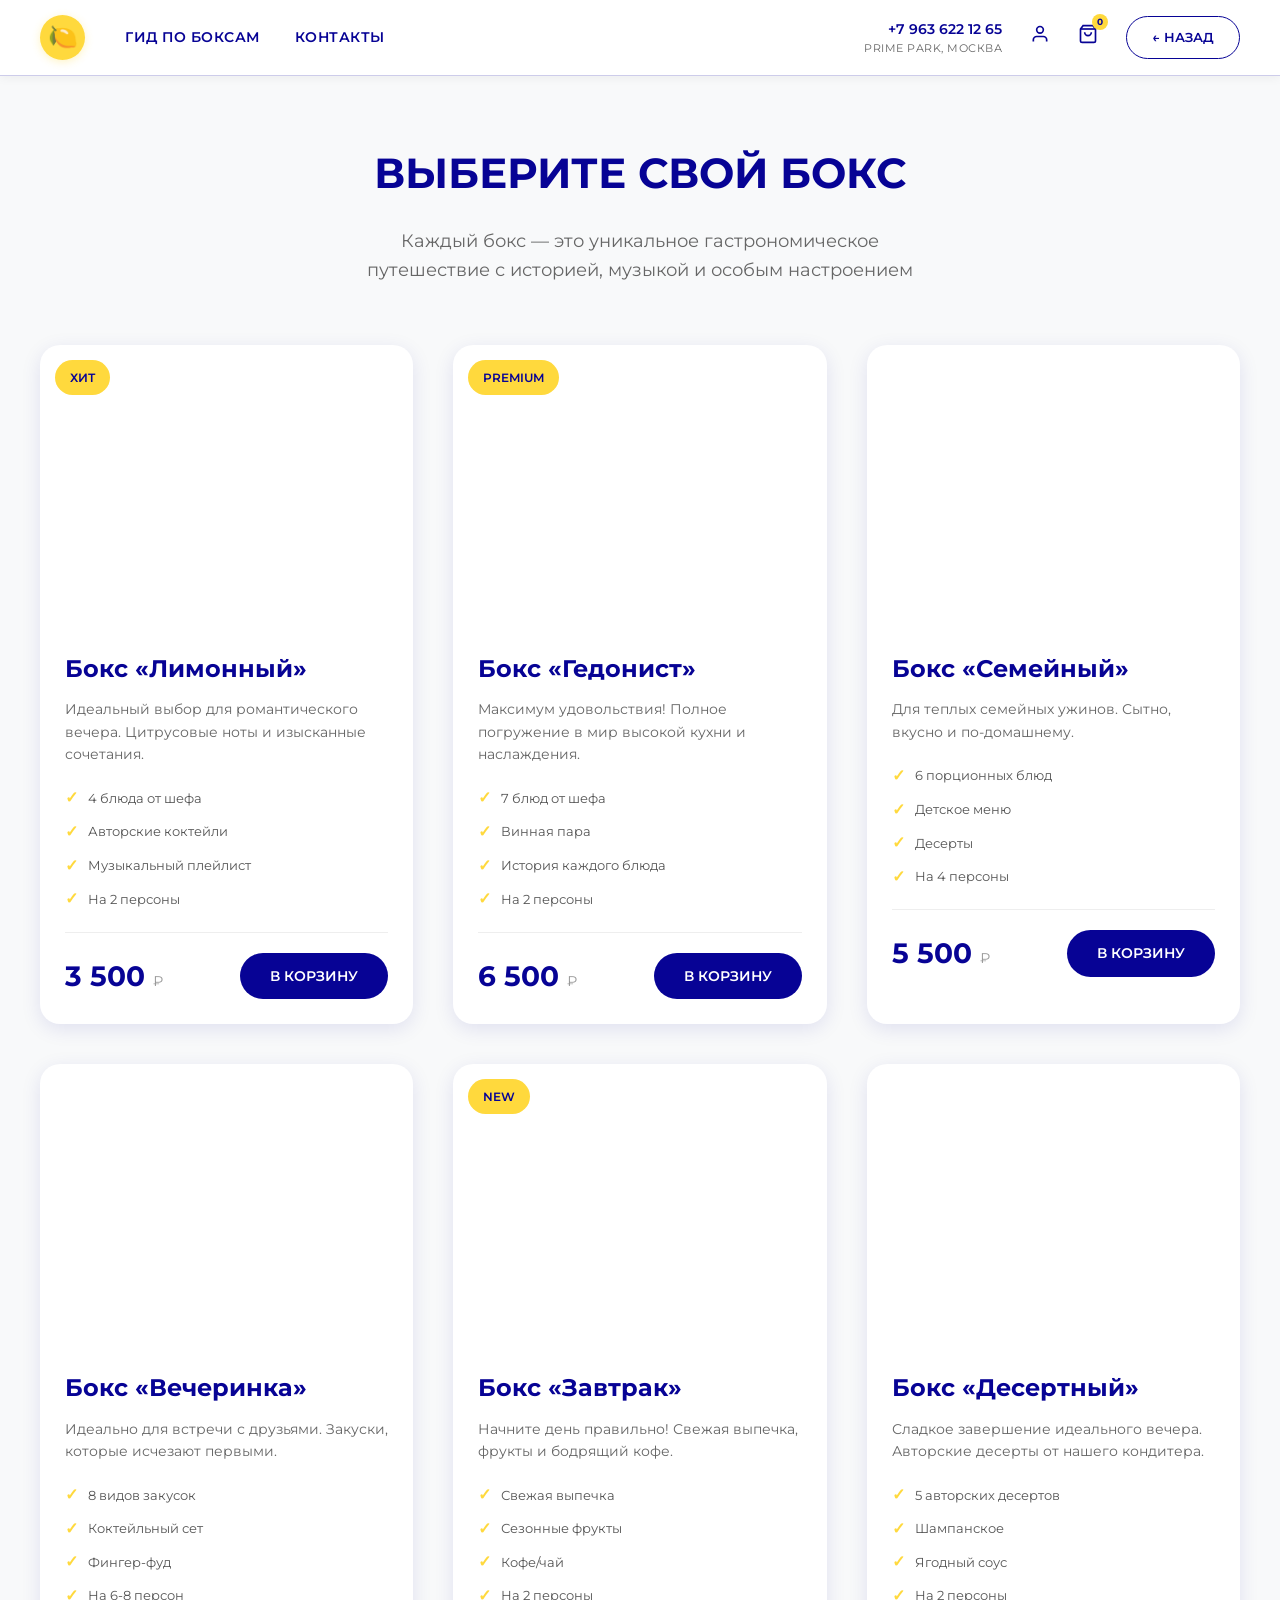
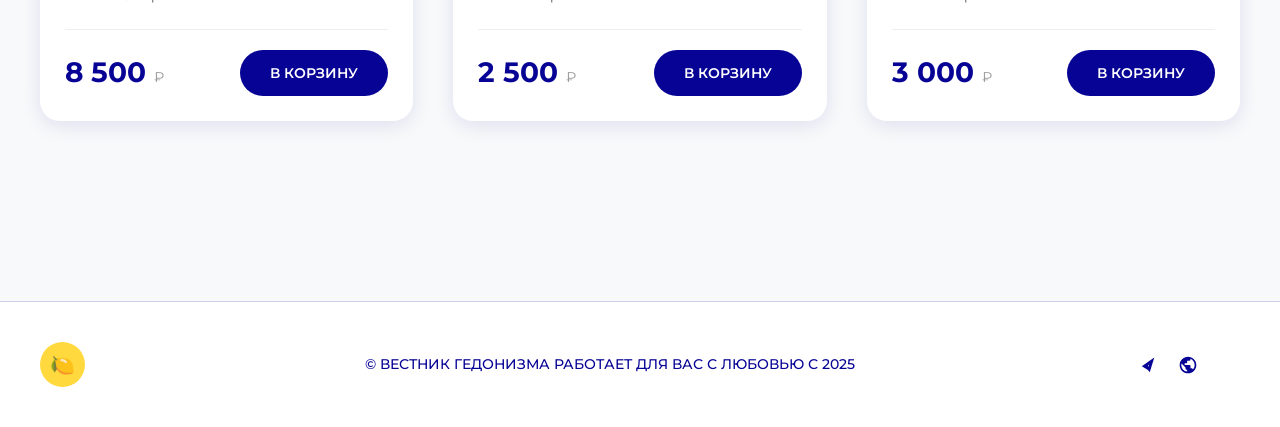
==== boxes.html @ e363352d "Create boxes.html" ====
<!DOCTYPE html>
<html lang="ru">
<head>
    <meta charset="UTF-8">
    <meta name="viewport" content="width=device-width, initial-scale=1.0">
    <title>Боксы - Вестник Гедонизма</title>
    
    <!-- Google Fonts -->
    <link rel="preconnect" href="https://fonts.googleapis.com">
    <link rel="preconnect" href="https://fonts.gstatic.com" crossorigin>
    <link href="https://fonts.googleapis.com/css2?family=Montserrat:wght@400;500;600;700&display=swap" rel="stylesheet">
    
    <style>
        * { margin: 0; padding: 0; box-sizing: border-box; }
        
        body {
            font-family: 'Montserrat', -apple-system, BlinkMacSystemFont, sans-serif;
            color: #070395;
            line-height: 1.6;
            overflow-x: hidden;
            background: #f8f9fa;
        }
        
        a { text-decoration: none; color: inherit; transition: color 0.3s; }
        a:hover { color: #FFD93D; }
        button { cursor: pointer; border: none; background: none; font: inherit; }
        ul { list-style: none; }
        img { max-width: 100%; display: block; }
        
        .container {
            max-width: 1400px;
            margin: 0 auto;
            padding: 0 40px;
        }
        
        /* ===== ШАПКА ===== */
        .header {
            position: fixed;
            top: 0;
            left: 0;
            width: 100%;
            background: rgba(255, 255, 255, 0.98);
            padding: 15px 0;
            z-index: 1000;
            border-bottom: 1px solid rgba(7, 3, 149, 0.2);
            box-shadow: 0 2px 10px rgba(0,0,0,0.05);
        }
        
        .header-container {
            display: flex;
            justify-content: space-between;
            align-items: center;
        }
        
        .header-left {
            display: flex;
            align-items: center;
            gap: 40px;
        }
        
        .logo {
            width: 45px;
            height: 45px;
            background: #FFD93D;
            border-radius: 50%;
            display: flex;
            align-items: center;
            justify-content: center;
            font-size: 24px;
            box-shadow: 0 2px 8px rgba(255, 217, 61, 0.3);
        }
        
        .nav-menu {
            display: flex;
            gap: 35px;
        }
        
        .nav-link {
            font-weight: 600;
            font-size: 14px;
            text-transform: uppercase;
            letter-spacing: 0.5px;
        }
        
        .nav-link.active { color: #FFD93D; }
        
        .header-right {
            display: flex;
            align-items: center;
            gap: 20px;
        }
        
        .contact-info {
            display: flex;
            flex-direction: column;
            align-items: flex-end;
        }
        
        .phone {
            font-weight: 600;
            font-size: 14px;
        }
        
        .location {
            font-size: 11px;
            color: #666;
            letter-spacing: 0.5px;
        }
        
        .header-icons {
            display: flex;
            gap: 12px;
        }
        
        .icon-btn {
            padding: 8px;
            color: #070395;
            transition: transform 0.3s;
            position: relative;
        }
        
        .icon-btn:hover {
            color: #FFD93D;
            transform: scale(1.1);
        }
        
        .cart-count {
            position: absolute;
            top: -2px;
            right: -2px;
            background: #FFD93D;
            color: #070395;
            font-size: 9px;
            font-weight: 700;
            width: 16px;
            height: 16px;
            border-radius: 50%;
            display: flex;
            align-items: center;
            justify-content: center;
        }
        
        .btn-back {
            border: 1.5px solid #070395;
            padding: 10px 25px;
            border-radius: 25px;
            font-weight: 600;
            font-size: 13px;
            transition: all 0.3s;
        }
        
        .btn-back:hover {
            background: #070395;
            color: white;
        }
        
        /* ===== КАТАЛОГ БОКСОВ ===== */
        .catalog {
            padding: 140px 0 60px;
            min-height: 100vh;
        }
        
        .page-title {
            text-align: center;
            font-size: 42px;
            font-weight: 700;
            margin-bottom: 20px;
            color: #070395;
        }
        
        .page-subtitle {
            text-align: center;
            font-size: 18px;
            color: #666;
            margin-bottom: 60px;
            max-width: 600px;
            margin-left: auto;
            margin-right: auto;
        }
        
        .boxes-grid {
            display: grid;
            grid-template-columns: repeat(auto-fill, minmax(350px, 1fr));
            gap: 40px;
            margin-bottom: 60px;
        }
        
        .box-card {
            background: white;
            border-radius: 20px;
            overflow: hidden;
            box-shadow: 0 5px 20px rgba(7, 3, 149, 0.1);
            transition: transform 0.3s, box-shadow 0.3s;
        }
        
        .box-card:hover {
            transform: translateY(-10px);
            box-shadow: 0 15px 40px rgba(7, 3, 149, 0.2);
        }
        
        .box-image {
            width: 100%;
            height: 280px;
            background-size: cover;
            background-position: center;
            position: relative;
        }
        
        .box-badge {
            position: absolute;
            top: 15px;
            left: 15px;
            background: #FFD93D;
            color: #070395;
            padding: 8px 15px;
            border-radius: 20px;
            font-weight: 600;
            font-size: 12px;
            text-transform: uppercase;
        }
        
        .box-content {
            padding: 25px;
        }
        
        .box-title {
            font-size: 24px;
            font-weight: 700;
            margin-bottom: 10px;
            color: #070395;
        }
        
        .box-description {
            font-size: 14px;
            color: #666;
            margin-bottom: 20px;
            line-height: 1.6;
        }
        
        .box-features {
            margin-bottom: 20px;
        }
        
        .box-feature {
            display: flex;
            align-items: center;
            gap: 10px;
            margin-bottom: 8px;
            font-size: 13px;
            color: #555;
        }
        
        .box-feature::before {
            content: "✓";
            color: #FFD93D;
            font-weight: bold;
            font-size: 16px;
        }
        
        .box-footer {
            display: flex;
            justify-content: space-between;
            align-items: center;
            padding-top: 20px;
            border-top: 1px solid #eee;
        }
        
        .box-price {
            font-size: 28px;
            font-weight: 700;
            color: #070395;
        }
        
        .box-price span {
            font-size: 14px;
            color: #999;
            font-weight: 400;
        }
        
        .btn-add-cart {
            background: #070395;
            color: white;
            padding: 12px 30px;
            border-radius: 25px;
            font-weight: 600;
            font-size: 14px;
            transition: all 0.3s;
        }
        
        .btn-add-cart:hover {
            background: #FFD93D;
            color: #070395;
            transform: scale(1.05);
        }
        
        /* ===== КОРЗИНА ===== */
        .cart-modal {
            position: fixed;
            top: 0;
            right: -400px;
            width: 400px;
            max-width: 100%;
            height: 100vh;
            background: white;
            box-shadow: -5px 0 20px rgba(0,0,0,0.1);
            z-index: 2000;
            transition: right 0.3s ease;
            padding: 20px;
            display: flex;
            flex-direction: column;
        }
        
        .cart-modal.open { right: 0; }
        
        .cart-header {
            display: flex;
            justify-content: space-between;
            align-items: center;
            padding-bottom: 20px;
            border-bottom: 1px solid #eee;
            margin-bottom: 20px;
        }
        
        .cart-close {
            font-size: 24px;
            color: #070395;
        }
        
        .cart-items {
            flex: 1;
            overflow-y: auto;
        }
        
        .cart-empty {
            text-align: center;
            color: #666;
            padding: 40px 0;
        }
        
        .cart-item {
            display: flex;
            justify-content: space-between;
            align-items: center;
            padding: 15px 0;
            border-bottom: 1px solid #eee;
        }
        
        .cart-item-name {
            font-weight: 500;
            font-size: 14px;
        }
        
        .cart-item-price {
            color: #070395;
            font-weight: 600;
        }
        
        .cart-item-remove {
            color: #999;
            cursor: pointer;
            font-size: 18px;
            margin-left: 10px;
        }
        
        .cart-item-remove:hover { color: #e74c3c; }
        
        .cart-footer {
            padding-top: 20px;
            border-top: 1px solid #eee;
        }
        
        .cart-total {
            display: flex;
            justify-content: space-between;
            font-weight: 600;
            margin-bottom: 15px;
            font-size: 18px;
        }
        
        .btn-checkout {
            width: 100%;
            background: #070395;
            color: white;
            padding: 15px;
            border-radius: 30px;
            font-weight: 600;
            text-transform: uppercase;
            transition: background 0.3s;
            font-size: 14px;
        }
        
        .btn-checkout:hover { background: #05026b; }
        
        .cart-overlay {
            position: fixed;
            top: 0;
            left: 0;
            width: 100%;
            height: 100%;
            background: rgba(0,0,0,0.5);
            z-index: 1999;
            opacity: 0;
            visibility: hidden;
            transition: all 0.3s;
        }
        
        .cart-overlay.open {
            opacity: 1;
            visibility: visible;
        }
        
        /* ===== FOOTER ===== */
        .footer {
            background: white;
            padding: 40px 0;
            border-top: 1px solid rgba(7, 3, 149, 0.2);
            margin-top: 60px;
        }
        
        .footer-container {
            display: flex;
            justify-content: space-between;
            align-items: center;
            flex-wrap: wrap;
            gap: 15px;
        }
        
        .footer-logo {
            width: 45px;
            height: 45px;
            background: #FFD93D;
            border-radius: 50%;
            display: flex;
            align-items: center;
            justify-content: center;
            font-size: 20px;
        }
        
        .footer-copyright {
            font-size: 14px;
            font-weight: 500;
            text-align: center;
            color: #070395;
        }
        
        .social-links {
            display: flex;
            gap: 15px;
        }
        
        .social-link {
            width: 25px;
            height: 25px;
            display: flex;
            align-items: center;
            justify-content: center;
            color: #070395;
            transition: color 0.3s;
        }
        
        .social-link:hover { color: #FFD93D; }
        
        /* ===== АДАПТИВНОСТЬ ===== */
        @media (max-width: 1024px) {
            .container { padding: 0 20px; }
            .nav-menu { display: none; }
            .contact-info { display: none; }
            .boxes-grid { grid-template-columns: repeat(auto-fill, minmax(280px, 1fr)); }
        }
        
        @media (max-width: 768px) {
            .header-container { padding: 0 15px; }
            .logo { width: 40px; height: 40px; font-size: 20px; }
            .page-title { font-size: 32px; }
            .boxes-grid { grid-template-columns: 1fr; }
            .cart-modal { width: 100%; }
            .footer-container { flex-direction: column; gap: 15px; text-align: center; }
        }
    </style>
</head>
<body>

    <!-- ===== ШАПКА ===== -->
    <header class="header">
        <div class="container header-container">
            <div class="header-left">
                <a href="index.html" class="logo" aria-label="Главная">🍋</a>
                <nav class="nav-menu">
                    <a href="index.html#guide" class="nav-link">ГИД ПО БОКСАМ</a>
                    <a href="index.html#contacts" class="nav-link">КОНТАКТЫ</a>
                </nav>
            </div>
            
            <div class="header-right">
                <div class="contact-info">
                    <a href="tel:+79636221265" class="phone">+7 963 622 12 65</a>
                    <span class="location">PRIME PARK, МОСКВА</span>
                </div>
                
                <div class="header-icons">
                    <button class="icon-btn" aria-label="Профиль">
                        <svg width="20" height="20" viewBox="0 0 24 24" fill="none" stroke="currentColor" stroke-width="2">
                            <path d="M20 21v-2a4 4 0 0 0-4-4H8a4 4 0 0 0-4 4v2"></path>
                            <circle cx="12" cy="7" r="4"></circle>
                        </svg>
                    </button>
                    
                    <button class="icon-btn cart-btn" aria-label="Корзина" id="cartBtn">
                        <svg width="20" height="20" viewBox="0 0 24 24" fill="none" stroke="currentColor" stroke-width="2">
                            <path d="M6 2L3 6v14a2 2 0 0 0 2 2h14a2 2 0 0 0 2-2V6l-3-4z"></path>
                            <line x1="3" y1="6" x2="21" y2="6"></line>
                            <path d="M16 10a4 4 0 0 1-8 0"></path>
                        </svg>
                        <span class="cart-count" id="cartCount">0</span>
                    </button>
                </div>
                
                <a href="index.html" class="btn-back">← НАЗАД</a>
            </div>
        </div>
    </header>

    <!-- ===== КАТАЛОГ ===== -->
    <section class="catalog">
        <div class="container">
            <h1 class="page-title">ВЫБЕРИТЕ СВОЙ БОКС</h1>
            <p class="page-subtitle">Каждый бокс — это уникальное гастрономическое путешествие с историей, музыкой и особым настроением</p>
            
            <div class="boxes-grid">
                <!-- БОКС 1 -->
                <div class="box-card">
                    <div class="box-image" style="background-image: url('https://placehold.co/600x400/FFD93D/070395?text=Бокс+«Лимонный»');">
                        <span class="box-badge">ХИТ</span>
                    </div>
                    <div class="box-content">
                        <h3 class="box-title">Бокс «Лимонный»</h3>
                        <p class="box-description">Идеальный выбор для романтического вечера. Цитрусовые ноты и изысканные сочетания.</p>
                        <div class="box-features">
                            <div class="box-feature">4 блюда от шефа</div>
                            <div class="box-feature">Авторские коктейли</div>
                            <div class="box-feature">Музыкальный плейлист</div>
                            <div class="box-feature">На 2 персоны</div>
                        </div>
                        <div class="box-footer">
                            <div class="box-price">3 500 <span>₽</span></div>
                            <button class="btn-add-cart" data-name="Бокс «Лимонный»" data-price="3500">В КОРЗИНУ</button>
                        </div>
                    </div>
                </div>
                
                <!-- БОКС 2 -->
                <div class="box-card">
                    <div class="box-image" style="background-image: url('https://placehold.co/600x400/070395/white?text=Бокс+«Гедонист»');">
                        <span class="box-badge">PREMIUM</span>
                    </div>
                    <div class="box-content">
                        <h3 class="box-title">Бокс «Гедонист»</h3>
                        <p class="box-description">Максимум удовольствия! Полное погружение в мир высокой кухни и наслаждения.</p>
                        <div class="box-features">
                            <div class="box-feature">7 блюд от шефа</div>
                            <div class="box-feature">Винная пара</div>
                            <div class="box-feature">История каждого блюда</div>
                            <div class="box-feature">На 2 персоны</div>
                        </div>
                        <div class="box-footer">
                            <div class="box-price">6 500 <span>₽</span></div>
                            <button class="btn-add-cart" data-name="Бокс «Гедонист»" data-price="6500">В КОРЗИНУ</button>
                        </div>
                    </div>
                </div>
                
                <!-- БОКС 3 -->
                <div class="box-card">
                    <div class="box-image" style="background-image: url('https://placehold.co/600x400/FFD93D/070395?text=Бокс+«Семейный»');">
                    </div>
                    <div class="box-content">
                        <h3 class="box-title">Бокс «Семейный»</h3>
                        <p class="box-description">Для теплых семейных ужинов. Сытно, вкусно и по-домашнему.</p>
                        <div class="box-features">
                            <div class="box-feature">6 порционных блюд</div>
                            <div class="box-feature">Детское меню</div>
                            <div class="box-feature">Десерты</div>
                            <div class="box-feature">На 4 персоны</div>
                        </div>
                        <div class="box-footer">
                            <div class="box-price">5 500 <span>₽</span></div>
                            <button class="btn-add-cart" data-name="Бокс «Семейный»" data-price="5500">В КОРЗИНУ</button>
                        </div>
                    </div>
                </div>
                
                <!-- БОКС 4 -->
                <div class="box-card">
                    <div class="box-image" style="background-image: url('https://placehold.co/600x400/070395/white?text=Бокс+«Вечеринка»');">
                    </div>
                    <div class="box-content">
                        <h3 class="box-title">Бокс «Вечеринка»</h3>
                        <p class="box-description">Идеально для встречи с друзьями. Закуски, которые исчезают первыми.</p>
                        <div class="box-features">
                            <div class="box-feature">8 видов закусок</div>
                            <div class="box-feature">Коктейльный сет</div>
                            <div class="box-feature">Фингер-фуд</div>
                            <div class="box-feature">На 6-8 персон</div>
                        </div>
                        <div class="box-footer">
                            <div class="box-price">8 500 <span>₽</span></div>
                            <button class="btn-add-cart" data-name="Бокс «Вечеринка»" data-price="8500">В КОРЗИНУ</button>
                        </div>
                    </div>
                </div>
                
                <!-- БОКС 5 -->
                <div class="box-card">
                    <div class="box-image" style="background-image: url('https://placehold.co/600x400/FFD93D/070395?text=Бокс+«Завтрак»');">
                        <span class="box-badge">NEW</span>
                    </div>
                    <div class="box-content">
                        <h3 class="box-title">Бокс «Завтрак»</h3>
                        <p class="box-description">Начните день правильно! Свежая выпечка, фрукты и бодрящий кофе.</p>
                        <div class="box-features">
                            <div class="box-feature">Свежая выпечка</div>
                            <div class="box-feature">Сезонные фрукты</div>
                            <div class="box-feature">Кофе/чай</div>
                            <div class="box-feature">На 2 персоны</div>
                        </div>
                        <div class="box-footer">
                            <div class="box-price">2 500 <span>₽</span></div>
                            <button class="btn-add-cart" data-name="Бокс «Завтрак»" data-price="2500">В КОРЗИНУ</button>
                        </div>
                    </div>
                </div>
                
                <!-- БОКС 6 -->
                <div class="box-card">
                    <div class="box-image" style="background-image: url('https://placehold.co/600x400/070395/white?text=Бокс+«Десертный»');">
                    </div>
                    <div class="box-content">
                        <h3 class="box-title">Бокс «Десертный»</h3>
                        <p class="box-description">Сладкое завершение идеального вечера. Авторские десерты от нашего кондитера.</p>
                        <div class="box-features">
                            <div class="box-feature">5 авторских десертов</div>
                            <div class="box-feature">Шампанское</div>
                            <div class="box-feature">Ягодный соус</div>
                            <div class="box-feature">На 2 персоны</div>
                        </div>
                        <div class="box-footer">
                            <div class="box-price">3 000 <span>₽</span></div>
                            <button class="btn-add-cart" data-name="Бокс «Десертный»" data-price="3000">В КОРЗИНУ</button>
                        </div>
                    </div>
                </div>
            </div>
        </div>
    </section>

    <!-- ===== FOOTER ===== -->
    <footer class="footer">
        <div class="container footer-container">
            <a href="index.html" class="footer-logo" aria-label="Главная">🍋</a>
            <p class="footer-copyright">© ВЕСТНИК ГЕДОНИЗМА РАБОТАЕТ ДЛЯ ВАС С ЛЮБОВЬЮ С 2025</p>
            <div class="social-links">
                <a href="https://t.me/sash_shura" target="_blank" class="social-link" aria-label="Telegram">
                    <svg width="20" height="20" viewBox="0 0 24 24" fill="currentColor">
                        <path d="M11.944 17.97L4.58 13.62 19.54 3l-5.44 17.68-2.156-2.71zM12.42 14.32l.92-3.72 6.02-3.68-7.38 5.24.44 2.16z"/>
                    </svg>
                </a>
                <a href="https://max.ru" target="_blank" class="social-link" aria-label="MAX">
                    <svg width="20" height="20" viewBox="0 0 24 24" fill="currentColor">
                        <path d="M12 2C6.48 2 2 6.48 2 12s4.48 10 10 10 10-4.48 10-10S17.52 2 12 2zm-1 17.93c-3.95-.49-7-3.85-7-7.93 0-.62.08-1.21.21-1.79L9 15v1c0 1.1.9 2 2 2v1.93zm6.9-2.54c-.26-.81-1-1.39-1.9-1.39h-1v-3c0-.55-.45-1-1-1H8v-2h2c.55 0 1-.45 1-1V7h2c1.1 0 2-.9 2-2v-.41c2.93 1.19 5 4.06 5 7.41 0 2.08-.8 3.97-2.1 5.39z"/>
                    </svg>
                </a>
                <a href="https://instagram.com/sash_shura" target="_blank" class="social-link" aria-label="Instagram">
                    <svg width="20" height="20" viewBox="0 0 24 24" fill="currentColor">
                        <path d="M12 2.163c3.204 0 3.584.012 4.85.07 3.252.148 4.771 1.691 4.919 4.919.058 1.265.069 1.645.069 4.849 0 3.205-.012 3.584-.069 4.849-.149 3.225-1.664 4.771-4.919 4.919-1.266.058-1.644.07-4.85.07-3.204 0-3.584-.012-
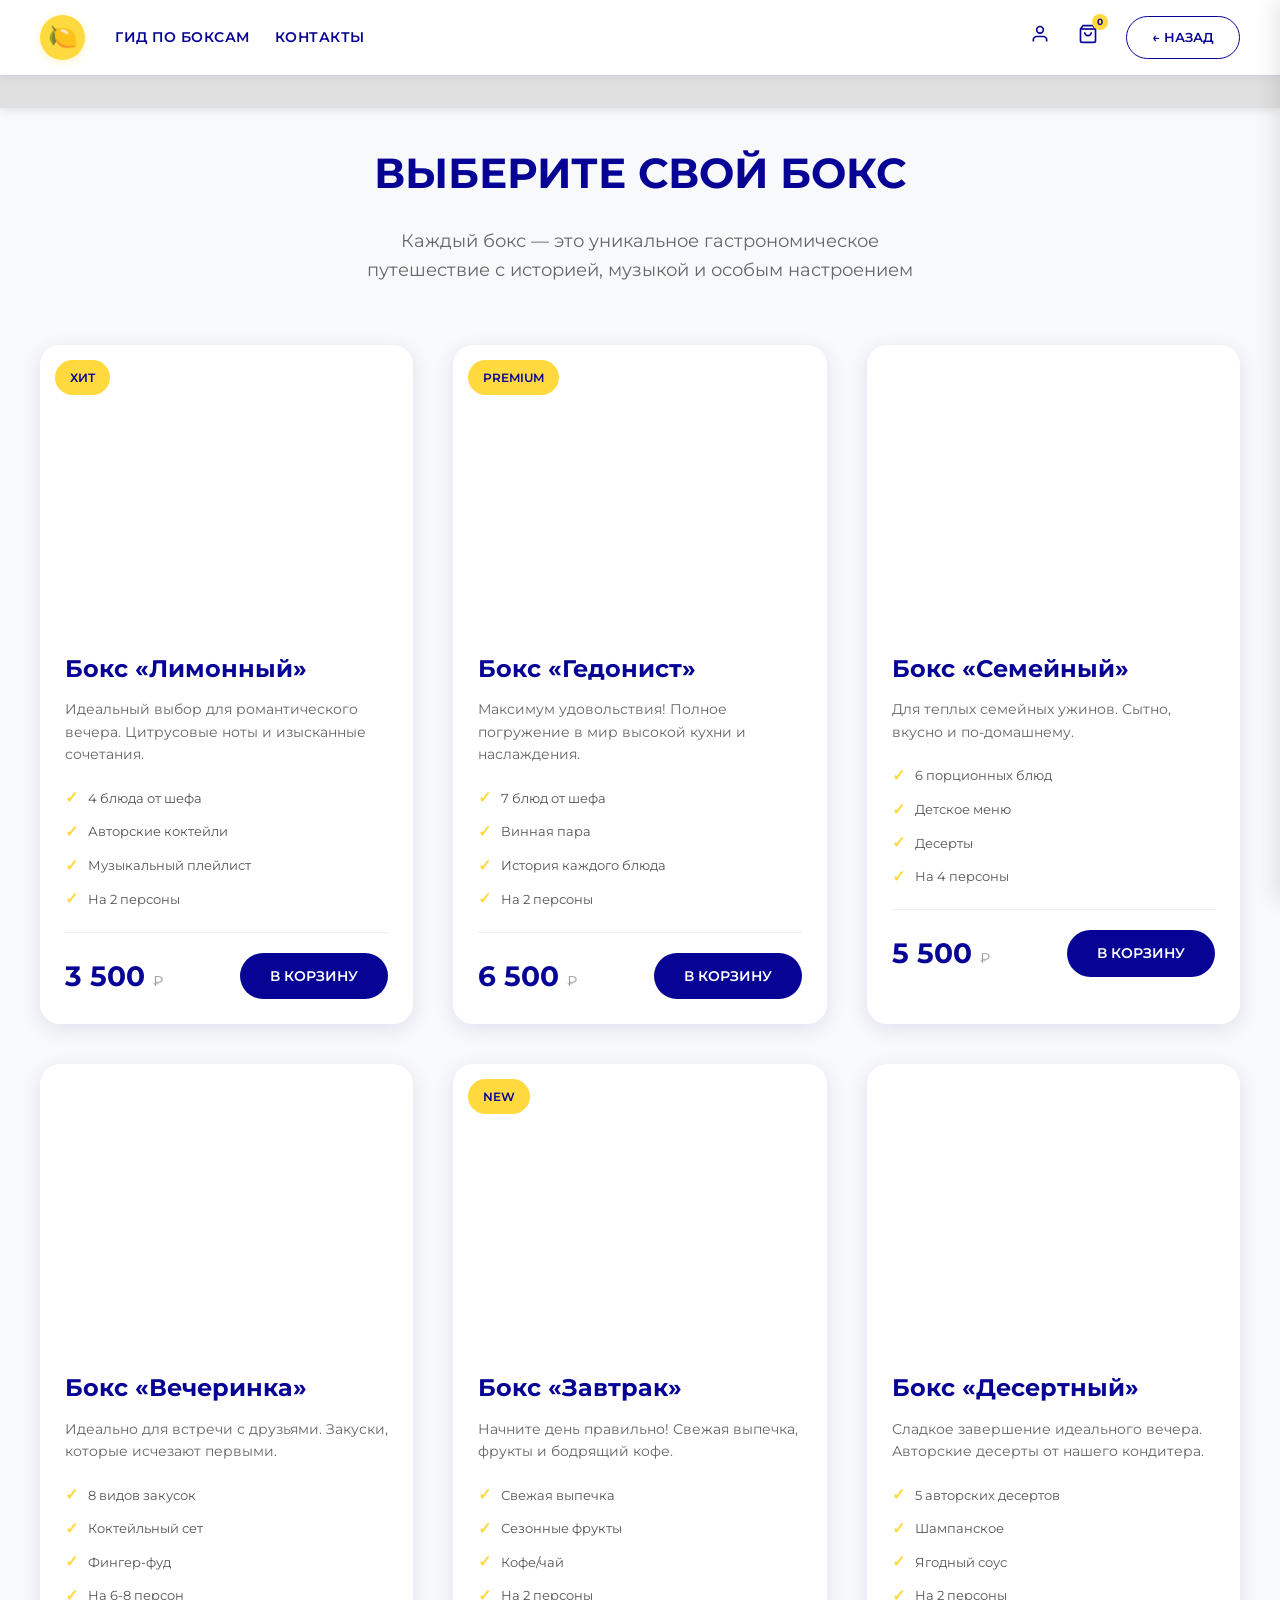
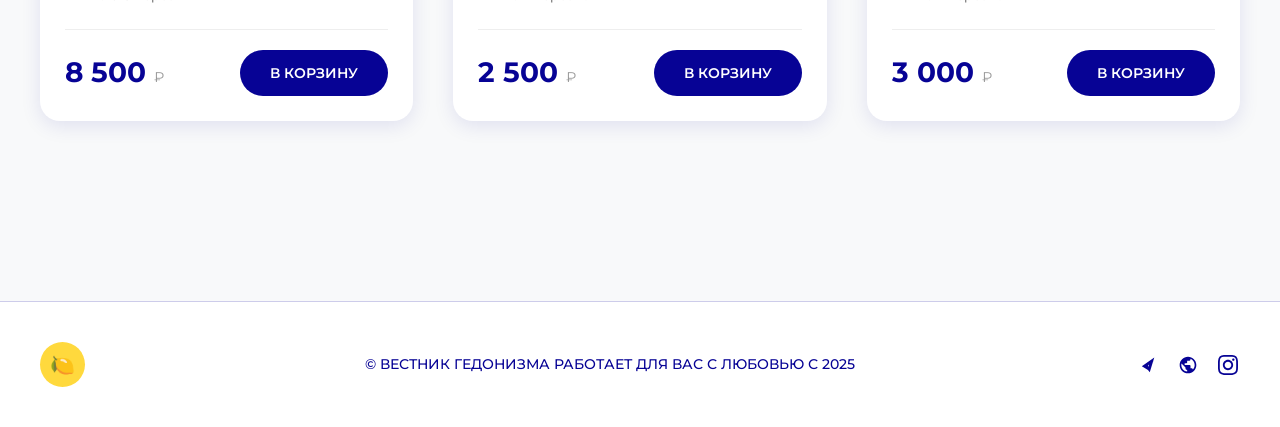
==== commit ce4a36ab: "Update boxes.html Добавил английский" ====
--- a/boxes.html
+++ b/boxes.html
@@ -3,649 +3,228 @@
 <head>
     <meta charset="UTF-8">
     <meta name="viewport" content="width=device-width, initial-scale=1.0">
-    <title>Боксы - Вестник Гедонизма</title>
-    
-    <!-- Google Fonts -->
+    <title data-i18n="pageTitle">Боксы - Вестник Гедонизма</title>
     <link rel="preconnect" href="https://fonts.googleapis.com">
     <link rel="preconnect" href="https://fonts.gstatic.com" crossorigin>
     <link href="https://fonts.googleapis.com/css2?family=Montserrat:wght@400;500;600;700&display=swap" rel="stylesheet">
-    
     <style>
         * { margin: 0; padding: 0; box-sizing: border-box; }
-        
-        body {
-            font-family: 'Montserrat', -apple-system, BlinkMacSystemFont, sans-serif;
-            color: #070395;
-            line-height: 1.6;
-            overflow-x: hidden;
-            background: #f8f9fa;
-        }
-        
-        a { text-decoration: none; color: inherit; transition: color 0.3s; }
-        a:hover { color: #FFD93D; }
-        button { cursor: pointer; border: none; background: none; font: inherit; }
-        ul { list-style: none; }
-        img { max-width: 100%; display: block; }
-        
-        .container {
-            max-width: 1400px;
-            margin: 0 auto;
-            padding: 0 40px;
-        }
-        
-        /* ===== ШАПКА ===== */
-        .header {
-            position: fixed;
-            top: 0;
-            left: 0;
-            width: 100%;
-            background: rgba(255, 255, 255, 0.98);
-            padding: 15px 0;
-            z-index: 1000;
-            border-bottom: 1px solid rgba(7, 3, 149, 0.2);
-            box-shadow: 0 2px 10px rgba(0,0,0,0.05);
-        }
-        
-        .header-container {
-            display: flex;
-            justify-content: space-between;
-            align-items: center;
-        }
-        
-        .header-left {
-            display: flex;
-            align-items: center;
-            gap: 40px;
-        }
-        
-        .logo {
-            width: 45px;
-            height: 45px;
-            background: #FFD93D;
-            border-radius: 50%;
-            display: flex;
-            align-items: center;
-            justify-content: center;
-            font-size: 24px;
-            box-shadow: 0 2px 8px rgba(255, 217, 61, 0.3);
-        }
-        
-        .nav-menu {
-            display: flex;
-            gap: 35px;
-        }
-        
-        .nav-link {
-            font-weight: 600;
-            font-size: 14px;
-            text-transform: uppercase;
-            letter-spacing: 0.5px;
-        }
-        
+        body { font-family: 'Montserrat', -apple-system, BlinkMacSystemFont, sans-serif; color: #070395; line-height: 1.6; overflow-x: hidden; background: #f8f9fa; }
+        a { text-decoration: none; color: inherit; transition: color 0.3s; } a:hover { color: #FFD93D; }
+        button { cursor: pointer; border: none; background: none; font: inherit; } ul { list-style: none; } img { max-width: 100%; display: block; }
+        .container { max-width: 1400px; margin: 0 auto; padding: 0 40px; }
+        
+        /* БЕГУЩАЯ СТРОКА */
+        .marquee-bar { position: fixed; top: 70px; left: 0; width: 100%; background: #e0e0e0; color: #070395; padding: 8px 0; z-index: 999; overflow: hidden; font-weight: 600; font-size: 14px; text-transform: uppercase; letter-spacing: 1px; box-shadow: 0 2px 10px rgba(0,0,0,0.1); }
+        .marquee-content { display: inline-block; white-space: nowrap; animation: marquee 20s linear infinite; padding-left: 100%; }
+        @keyframes marquee { 0% { transform: translateX(0); } 100% { transform: translateX(-100%); } }
+        
+        /* ШАПКА */
+        .header { position: fixed; top: 0; left: 0; width: 100%; background: rgba(255,255,255,0.98); padding: 15px 0; z-index: 1000; border-bottom: 1px solid rgba(7,3,149,0.2); box-shadow: 0 2px 10px rgba(0,0,0,0.05); }
+        .header-container { display: flex; justify-content: space-between; align-items: center; }
+        .header-left { display: flex; align-items: center; gap: 30px; }
+        .logo { width: 45px; height: 45px; background: #FFD93D; border-radius: 50%; display: flex; align-items: center; justify-content: center; font-size: 24px; box-shadow: 0 2px 8px rgba(255,217,61,0.3); }
+        .nav-menu { display: flex; gap: 25px; align-items: center; }
+        .nav-link { font-weight: 600; font-size: 14px; text-transform: uppercase; letter-spacing: 0.5px; }
         .nav-link.active { color: #FFD93D; }
-        
-        .header-right {
-            display: flex;
-            align-items: center;
-            gap: 20px;
-        }
-        
-        .contact-info {
-            display: flex;
-            flex-direction: column;
-            align-items: flex-end;
-        }
-        
-        .phone {
-            font-weight: 600;
-            font-size: 14px;
-        }
-        
-        .location {
-            font-size: 11px;
-            color: #666;
-            letter-spacing: 0.5px;
-        }
-        
-        .header-icons {
-            display: flex;
-            gap: 12px;
-        }
-        
-        .icon-btn {
-            padding: 8px;
-            color: #070395;
-            transition: transform 0.3s;
-            position: relative;
-        }
-        
-        .icon-btn:hover {
-            color: #FFD93D;
-            transform: scale(1.1);
-        }
-        
-        .cart-count {
-            position: absolute;
-            top: -2px;
-            right: -2px;
-            background: #FFD93D;
-            color: #070395;
-            font-size: 9px;
-            font-weight: 700;
-            width: 16px;
-            height: 16px;
-            border-radius: 50%;
-            display: flex;
-            align-items: center;
-            justify-content: center;
-        }
-        
-        .btn-back {
-            border: 1.5px solid #070395;
-            padding: 10px 25px;
-            border-radius: 25px;
-            font-weight: 600;
-            font-size: 13px;
-            transition: all 0.3s;
-        }
-        
-        .btn-back:hover {
-            background: #070395;
-            color: white;
-        }
-        
-        /* ===== КАТАЛОГ БОКСОВ ===== */
-        .catalog {
-            padding: 140px 0 60px;
-            min-height: 100vh;
-        }
-        
-        .page-title {
-            text-align: center;
-            font-size: 42px;
-            font-weight: 700;
-            margin-bottom: 20px;
-            color: #070395;
-        }
-        
-        .page-subtitle {
-            text-align: center;
-            font-size: 18px;
-            color: #666;
-            margin-bottom: 60px;
-            max-width: 600px;
-            margin-left: auto;
-            margin-right: auto;
-        }
-        
-        .boxes-grid {
-            display: grid;
-            grid-template-columns: repeat(auto-fill, minmax(350px, 1fr));
-            gap: 40px;
-            margin-bottom: 60px;
-        }
-        
-        .box-card {
-            background: white;
-            border-radius: 20px;
-            overflow: hidden;
-            box-shadow: 0 5px 20px rgba(7, 3, 149, 0.1);
-            transition: transform 0.3s, box-shadow 0.3s;
-        }
-        
-        .box-card:hover {
-            transform: translateY(-10px);
-            box-shadow: 0 15px 40px rgba(7, 3, 149, 0.2);
-        }
-        
-        .box-image {
-            width: 100%;
-            height: 280px;
-            background-size: cover;
-            background-position: center;
-            position: relative;
-        }
-        
-        .box-badge {
-            position: absolute;
-            top: 15px;
-            left: 15px;
-            background: #FFD93D;
-            color: #070395;
-            padding: 8px 15px;
-            border-radius: 20px;
-            font-weight: 600;
-            font-size: 12px;
-            text-transform: uppercase;
-        }
-        
-        .box-content {
-            padding: 25px;
-        }
-        
-        .box-title {
-            font-size: 24px;
-            font-weight: 700;
-            margin-bottom: 10px;
-            color: #070395;
-        }
-        
-        .box-description {
-            font-size: 14px;
-            color: #666;
-            margin-bottom: 20px;
-            line-height: 1.6;
-        }
-        
-        .box-features {
-            margin-bottom: 20px;
-        }
-        
-        .box-feature {
-            display: flex;
-            align-items: center;
-            gap: 10px;
-            margin-bottom: 8px;
-            font-size: 13px;
-            color: #555;
-        }
-        
-        .box-feature::before {
-            content: "✓";
-            color: #FFD93D;
-            font-weight: bold;
-            font-size: 16px;
-        }
-        
-        .box-footer {
-            display: flex;
-            justify-content: space-between;
-            align-items: center;
-            padding-top: 20px;
-            border-top: 1px solid #eee;
-        }
-        
-        .box-price {
-            font-size: 28px;
-            font-weight: 700;
-            color: #070395;
-        }
-        
-        .box-price span {
-            font-size: 14px;
-            color: #999;
-            font-weight: 400;
-        }
-        
-        .btn-add-cart {
-            background: #070395;
-            color: white;
-            padding: 12px 30px;
-            border-radius: 25px;
-            font-weight: 600;
-            font-size: 14px;
-            transition: all 0.3s;
-        }
-        
-        .btn-add-cart:hover {
-            background: #FFD93D;
-            color: #070395;
-            transform: scale(1.05);
-        }
-        
-        /* ===== КОРЗИНА ===== */
-        .cart-modal {
-            position: fixed;
-            top: 0;
-            right: -400px;
-            width: 400px;
-            max-width: 100%;
-            height: 100vh;
-            background: white;
-            box-shadow: -5px 0 20px rgba(0,0,0,0.1);
-            z-index: 2000;
-            transition: right 0.3s ease;
-            padding: 20px;
-            display: flex;
-            flex-direction: column;
-        }
-        
+        .header-right { display: flex; align-items: center; gap: 20px; }
+        .header-icons { display: flex; gap: 12px; }
+        .icon-btn { padding: 8px; color: #070395; transition: transform 0.3s; position: relative; }
+        .icon-btn:hover { color: #FFD93D; transform: scale(1.1); }
+        .cart-count { position: absolute; top: -2px; right: -2px; background: #FFD93D; color: #070395; font-size: 9px; font-weight: 700; width: 16px; height: 16px; border-radius: 50%; display: flex; align-items: center; justify-content: center; }
+        .btn-back { border: 1.5px solid #070395; padding: 10px 25px; border-radius: 25px; font-weight: 600; font-size: 13px; transition: all 0.3s; }
+        .btn-back:hover { background: #070395; color: white; }
+        
+        /* КАТАЛОГ */
+        .catalog { padding: 140px 0 60px; min-height: 100vh; }
+        .page-title { text-align: center; font-size: 42px; font-weight: 700; margin-bottom: 20px; color: #070395; }
+        .page-subtitle { text-align: center; font-size: 18px; color: #666; margin-bottom: 60px; max-width: 600px; margin: 0 auto 60px; }
+        .boxes-grid { display: grid; grid-template-columns: repeat(auto-fill, minmax(350px, 1fr)); gap: 40px; margin-bottom: 60px; }
+        .box-card { background: white; border-radius: 20px; overflow: hidden; box-shadow: 0 5px 20px rgba(7,3,149,0.1); transition: transform 0.3s, box-shadow 0.3s; }
+        .box-card:hover { transform: translateY(-10px); box-shadow: 0 15px 40px rgba(7,3,149,0.2); }
+        .box-image { width: 100%; height: 280px; background-size: cover; background-position: center; position: relative; }
+        .box-badge { position: absolute; top: 15px; left: 15px; background: #FFD93D; color: #070395; padding: 8px 15px; border-radius: 20px; font-weight: 600; font-size: 12px; text-transform: uppercase; }
+        .box-content { padding: 25px; }
+        .box-title { font-size: 24px; font-weight: 700; margin-bottom: 10px; color: #070395; }
+        .box-description { font-size: 14px; color: #666; margin-bottom: 20px; line-height: 1.6; }
+        .box-features { margin-bottom: 20px; }
+        .box-feature { display: flex; align-items: center; gap: 10px; margin-bottom: 8px; font-size: 13px; color: #555; }
+        .box-feature::before { content: "✓"; color: #FFD93D; font-weight: bold; font-size: 16px; }
+        .box-footer { display: flex; justify-content: space-between; align-items: center; padding-top: 20px; border-top: 1px solid #eee; }
+        .box-price { font-size: 28px; font-weight: 700; color: #070395; }
+        .box-price span { font-size: 14px; color: #999; font-weight: 400; }
+        .btn-add-cart { background: #070395; color: white; padding: 12px 30px; border-radius: 25px; font-weight: 600; font-size: 14px; transition: all 0.3s; }
+        .btn-add-cart:hover { background: #FFD93D; color: #070395; transform: scale(1.05); }
+        
+        /* КОРЗИНА */
+        .cart-modal { position: fixed; top: 0; right: -400px; width: 400px; max-width: 100%; height: 100vh; background: white; box-shadow: -5px 0 20px rgba(0,0,0,0.1); z-index: 2000; transition: right 0.3s ease; padding: 20px; display: flex; flex-direction: column; }
         .cart-modal.open { right: 0; }
-        
-        .cart-header {
-            display: flex;
-            justify-content: space-between;
-            align-items: center;
-            padding-bottom: 20px;
-            border-bottom: 1px solid #eee;
-            margin-bottom: 20px;
-        }
-        
-        .cart-close {
-            font-size: 24px;
-            color: #070395;
-        }
-        
-        .cart-items {
-            flex: 1;
-            overflow-y: auto;
-        }
-        
-        .cart-empty {
-            text-align: center;
-            color: #666;
-            padding: 40px 0;
-        }
-        
-        .cart-item {
-            display: flex;
-            justify-content: space-between;
-            align-items: center;
-            padding: 15px 0;
-            border-bottom: 1px solid #eee;
-        }
-        
-        .cart-item-name {
-            font-weight: 500;
-            font-size: 14px;
-        }
-        
-        .cart-item-price {
-            color: #070395;
-            font-weight: 600;
-        }
-        
-        .cart-item-remove {
-            color: #999;
-            cursor: pointer;
-            font-size: 18px;
-            margin-left: 10px;
-        }
-        
+        .cart-header { display: flex; justify-content: space-between; align-items: center; padding-bottom: 20px; border-bottom: 1px solid #eee; margin-bottom: 20px; }
+        .cart-close { font-size: 24px; color: #070395; }
+        .cart-items { flex: 1; overflow-y: auto; }
+        .cart-empty { text-align: center; color: #666; padding: 40px 0; }
+        .cart-item { display: flex; justify-content: space-between; align-items: center; padding: 15px 0; border-bottom: 1px solid #eee; }
+        .cart-item-name { font-weight: 500; font-size: 14px; }
+        .cart-item-price { color: #070395; font-weight: 600; }
+        .cart-item-remove { color: #999; cursor: pointer; font-size: 18px; margin-left: 10px; }
         .cart-item-remove:hover { color: #e74c3c; }
-        
-        .cart-footer {
-            padding-top: 20px;
-            border-top: 1px solid #eee;
-        }
-        
-        .cart-total {
-            display: flex;
-            justify-content: space-between;
-            font-weight: 600;
-            margin-bottom: 15px;
-            font-size: 18px;
-        }
-        
-        .btn-checkout {
-            width: 100%;
-            background: #070395;
-            color: white;
-            padding: 15px;
-            border-radius: 30px;
-            font-weight: 600;
-            text-transform: uppercase;
-            transition: background 0.3s;
-            font-size: 14px;
-        }
-        
+        .cart-footer { padding-top: 20px; border-top: 1px solid #eee; }
+        .cart-total { display: flex; justify-content: space-between; font-weight: 600; margin-bottom: 15px; font-size: 18px; }
+        .btn-checkout { width: 100%; background: #070395; color: white; padding: 15px; border-radius: 30px; font-weight: 600; text-transform: uppercase; transition: background 0.3s; font-size: 14px; }
         .btn-checkout:hover { background: #05026b; }
-        
-        .cart-overlay {
-            position: fixed;
-            top: 0;
-            left: 0;
-            width: 100%;
-            height: 100%;
-            background: rgba(0,0,0,0.5);
-            z-index: 1999;
-            opacity: 0;
-            visibility: hidden;
-            transition: all 0.3s;
-        }
-        
-        .cart-overlay.open {
-            opacity: 1;
-            visibility: visible;
-        }
-        
-        /* ===== FOOTER ===== */
-        .footer {
-            background: white;
-            padding: 40px 0;
-            border-top: 1px solid rgba(7, 3, 149, 0.2);
-            margin-top: 60px;
-        }
-        
-        .footer-container {
-            display: flex;
-            justify-content: space-between;
-            align-items: center;
-            flex-wrap: wrap;
-            gap: 15px;
-        }
-        
-        .footer-logo {
-            width: 45px;
-            height: 45px;
-            background: #FFD93D;
-            border-radius: 50%;
-            display: flex;
-            align-items: center;
-            justify-content: center;
-            font-size: 20px;
-        }
-        
-        .footer-copyright {
-            font-size: 14px;
-            font-weight: 500;
-            text-align: center;
-            color: #070395;
-        }
-        
-        .social-links {
-            display: flex;
-            gap: 15px;
-        }
-        
-        .social-link {
-            width: 25px;
-            height: 25px;
-            display: flex;
-            align-items: center;
-            justify-content: center;
-            color: #070395;
-            transition: color 0.3s;
-        }
-        
+        .cart-overlay { position: fixed; top: 0; left: 0; width: 100%; height: 100%; background: rgba(0,0,0,0.5); z-index: 1999; opacity: 0; visibility: hidden; transition: all 0.3s; }
+        .cart-overlay.open { opacity: 1; visibility: visible; }
+        
+        /* FOOTER */
+        .footer { background: white; padding: 40px 0; border-top: 1px solid rgba(7,3,149,0.2); margin-top: 60px; }
+        .footer-container { display: flex; justify-content: space-between; align-items: center; flex-wrap: wrap; gap: 15px; }
+        .footer-logo { width: 45px; height: 45px; background: #FFD93D; border-radius: 50%; display: flex; align-items: center; justify-content: center; font-size: 20px; }
+        .footer-copyright { font-size: 14px; font-weight: 500; text-align: center; color: #070395; }
+        .social-links { display: flex; gap: 15px; }
+        .social-link { width: 25px; height: 25px; display: flex; align-items: center; justify-content: center; color: #070395; transition: color 0.3s; }
         .social-link:hover { color: #FFD93D; }
         
-        /* ===== АДАПТИВНОСТЬ ===== */
-        @media (max-width: 1024px) {
-            .container { padding: 0 20px; }
-            .nav-menu { display: none; }
-            .contact-info { display: none; }
-            .boxes-grid { grid-template-columns: repeat(auto-fill, minmax(280px, 1fr)); }
-        }
-        
-        @media (max-width: 768px) {
-            .header-container { padding: 0 15px; }
-            .logo { width: 40px; height: 40px; font-size: 20px; }
-            .page-title { font-size: 32px; }
-            .boxes-grid { grid-template-columns: 1fr; }
-            .cart-modal { width: 100%; }
-            .footer-container { flex-direction: column; gap: 15px; text-align: center; }
-        }
+        /* АДАПТИВНОСТЬ */
+        @media (max-width: 1024px) { .container { padding: 0 20px; } .nav-menu { display: none; } .boxes-grid { grid-template-columns: repeat(auto-fill, minmax(280px, 1fr)); } }
+        @media (max-width: 768px) { .header-container { padding: 0 15px; } .logo { width: 40px; height: 40px; font-size: 20px; } .page-title { font-size: 32px; } .boxes-grid { grid-template-columns: 1fr; } .cart-modal { width: 100%; } .footer-container { flex-direction: column; gap: 15px; text-align: center; } }
     </style>
 </head>
 <body>
 
-    <!-- ===== ШАПКА ===== -->
+    <!-- ШАПКА -->
     <header class="header">
         <div class="container header-container">
             <div class="header-left">
                 <a href="index.html" class="logo" aria-label="Главная">🍋</a>
                 <nav class="nav-menu">
-                    <a href="index.html#guide" class="nav-link">ГИД ПО БОКСАМ</a>
-                    <a href="index.html#contacts" class="nav-link">КОНТАКТЫ</a>
+                    <a href="index.html#guide" class="nav-link" data-i18n="navGuide">ГИД ПО БОКСАМ</a>
+                    <a href="index.html#contacts" class="nav-link" data-i18n="navContacts">КОНТАКТЫ</a>
                 </nav>
             </div>
-            
             <div class="header-right">
-                <div class="contact-info">
-                    <a href="tel:+79636221265" class="phone">+7 963 622 12 65</a>
-                    <span class="location">PRIME PARK, МОСКВА</span>
-                </div>
-                
                 <div class="header-icons">
-                    <button class="icon-btn" aria-label="Профиль">
-                        <svg width="20" height="20" viewBox="0 0 24 24" fill="none" stroke="currentColor" stroke-width="2">
-                            <path d="M20 21v-2a4 4 0 0 0-4-4H8a4 4 0 0 0-4 4v2"></path>
-                            <circle cx="12" cy="7" r="4"></circle>
-                        </svg>
-                    </button>
-                    
-                    <button class="icon-btn cart-btn" aria-label="Корзина" id="cartBtn">
-                        <svg width="20" height="20" viewBox="0 0 24 24" fill="none" stroke="currentColor" stroke-width="2">
-                            <path d="M6 2L3 6v14a2 2 0 0 0 2 2h14a2 2 0 0 0 2-2V6l-3-4z"></path>
-                            <line x1="3" y1="6" x2="21" y2="6"></line>
-                            <path d="M16 10a4 4 0 0 1-8 0"></path>
-                        </svg>
-                        <span class="cart-count" id="cartCount">0</span>
-                    </button>
-                </div>
-                
-                <a href="index.html" class="btn-back">← НАЗАД</a>
+                    <button class="icon-btn" aria-label="Профиль"><svg width="20" height="20" viewBox="0 0 24 24" fill="none" stroke="currentColor" stroke-width="2"><path d="M20 21v-2a4 4 0 0 0-4-4H8a4 4 0 0 0-4 4v2"></path><circle cx="12" cy="7" r="4"></circle></svg></button>
+                    <button class="icon-btn cart-btn" aria-label="Корзина" id="cartBtn"><svg width="20" height="20" viewBox="0 0 24 24" fill="none" stroke="currentColor" stroke-width="2"><path d="M6 2L3 6v14a2 2 0 0 0 2 2h14a2 2 0 0 0 2-2V6l-3-4z"></path><line x1="3" y1="6" x2="21" y2="6"></line><path d="M16 10a4 4 0 0 1-8 0"></path></svg><span class="cart-count" id="cartCount">0</span></button>
+                </div>
+                <a href="index.html" class="btn-back" data-i18n="btnBack">← НАЗАД</a>
             </div>
         </div>
     </header>
 
-    <!-- ===== КАТАЛОГ ===== -->
+    <!-- БЕГУЩАЯ СТРОКА -->
+    <div class="marquee-bar"><div class="marquee-content" data-i18n="marquee">🚚 Доставка в день заказа • 🍋 Свежие продукты • ✨ Уникальный опыт • 🎁 Подарочная упаковка • </div></div>
+
+    <!-- КАТАЛОГ -->
     <section class="catalog">
         <div class="container">
-            <h1 class="page-title">ВЫБЕРИТЕ СВОЙ БОКС</h1>
-            <p class="page-subtitle">Каждый бокс — это уникальное гастрономическое путешествие с историей, музыкой и особым настроением</p>
-            
+            <h1 class="page-title" data-i18n="catalogTitle">ВЫБЕРИТЕ СВОЙ БОКС</h1>
+            <p class="page-subtitle" data-i18n="catalogSubtitle">Каждый бокс — это уникальное гастрономическое путешествие с историей, музыкой и особым настроением</p>
             <div class="boxes-grid">
                 <!-- БОКС 1 -->
                 <div class="box-card">
-                    <div class="box-image" style="background-image: url('https://placehold.co/600x400/FFD93D/070395?text=Бокс+«Лимонный»');">
-                        <span class="box-badge">ХИТ</span>
-                    </div>
-                    <div class="box-content">
-                        <h3 class="box-title">Бокс «Лимонный»</h3>
-                        <p class="box-description">Идеальный выбор для романтического вечера. Цитрусовые ноты и изысканные сочетания.</p>
-                        <div class="box-features">
-                            <div class="box-feature">4 блюда от шефа</div>
-                            <div class="box-feature">Авторские коктейли</div>
-                            <div class="box-feature">Музыкальный плейлист</div>
-                            <div class="box-feature">На 2 персоны</div>
+                    <div class="box-image" style="background-image: url('https://placehold.co/600x400/FFD93D/070395?text=Lemon+Box');"><span class="box-badge" data-i18n="badgeHit">ХИТ</span></div>
+                    <div class="box-content">
+                        <h3 class="box-title" data-i18n="box1Title">Бокс «Лимонный»</h3>
+                        <p class="box-description" data-i18n="box1Descr">Идеальный выбор для романтического вечера. Цитрусовые ноты и изысканные сочетания.</p>
+                        <div class="box-features">
+                            <div class="box-feature" data-i18n="feat1">4 блюда от шефа</div>
+                            <div class="box-feature" data-i18n="feat2">Авторские коктейли</div>
+                            <div class="box-feature" data-i18n="feat3">Музыкальный плейлист</div>
+                            <div class="box-feature" data-i18n="feat4">На 2 персоны</div>
                         </div>
                         <div class="box-footer">
                             <div class="box-price">3 500 <span>₽</span></div>
-                            <button class="btn-add-cart" data-name="Бокс «Лимонный»" data-price="3500">В КОРЗИНУ</button>
-                        </div>
-                    </div>
-                </div>
-                
+                            <button class="btn-add-cart" data-name="Бокс «Лимонный»" data-price="3500" data-i18n="btnCart">В КОРЗИНУ</button>
+                        </div>
+                    </div>
+                </div>
                 <!-- БОКС 2 -->
                 <div class="box-card">
-                    <div class="box-image" style="background-image: url('https://placehold.co/600x400/070395/white?text=Бокс+«Гедонист»');">
-                        <span class="box-badge">PREMIUM</span>
-                    </div>
-                    <div class="box-content">
-                        <h3 class="box-title">Бокс «Гедонист»</h3>
-                        <p class="box-description">Максимум удовольствия! Полное погружение в мир высокой кухни и наслаждения.</p>
-                        <div class="box-features">
-                            <div class="box-feature">7 блюд от шефа</div>
-                            <div class="box-feature">Винная пара</div>
-                            <div class="box-feature">История каждого блюда</div>
-                            <div class="box-feature">На 2 персоны</div>
+                    <div class="box-image" style="background-image: url('https://placehold.co/600x400/070395/white?text=Hedonist+Box');"><span class="box-badge" data-i18n="badgePremium">PREMIUM</span></div>
+                    <div class="box-content">
+                        <h3 class="box-title" data-i18n="box2Title">Бокс «Гедонист»</h3>
+                        <p class="box-description" data-i18n="box2Descr">Максимум удовольствия! Полное погружение в мир высокой кухни и наслаждения.</p>
+                        <div class="box-features">
+                            <div class="box-feature" data-i18n="feat5">7 блюд от шефа</div>
+                            <div class="box-feature" data-i18n="feat6">Винная пара</div>
+                            <div class="box-feature" data-i18n="feat7">История каждого блюда</div>
+                            <div class="box-feature" data-i18n="feat4">На 2 персоны</div>
                         </div>
                         <div class="box-footer">
                             <div class="box-price">6 500 <span>₽</span></div>
-                            <button class="btn-add-cart" data-name="Бокс «Гедонист»" data-price="6500">В КОРЗИНУ</button>
-                        </div>
-                    </div>
-                </div>
-                
+                            <button class="btn-add-cart" data-name="Бокс «Гедонист»" data-price="6500" data-i18n="btnCart">В КОРЗИНУ</button>
+                        </div>
+                    </div>
+                </div>
                 <!-- БОКС 3 -->
                 <div class="box-card">
-                    <div class="box-image" style="background-image: url('https://placehold.co/600x400/FFD93D/070395?text=Бокс+«Семейный»');">
-                    </div>
-                    <div class="box-content">
-                        <h3 class="box-title">Бокс «Семейный»</h3>
-                        <p class="box-description">Для теплых семейных ужинов. Сытно, вкусно и по-домашнему.</p>
-                        <div class="box-features">
-                            <div class="box-feature">6 порционных блюд</div>
-                            <div class="box-feature">Детское меню</div>
-                            <div class="box-feature">Десерты</div>
-                            <div class="box-feature">На 4 персоны</div>
+                    <div class="box-image" style="background-image: url('https://placehold.co/600x400/FFD93D/070395?text=Family+Box');"></div>
+                    <div class="box-content">
+                        <h3 class="box-title" data-i18n="box3Title">Бокс «Семейный»</h3>
+                        <p class="box-description" data-i18n="box3Descr">Для теплых семейных ужинов. Сытно, вкусно и по-домашнему.</p>
+                        <div class="box-features">
+                            <div class="box-feature" data-i18n="feat8">6 порционных блюд</div>
+                            <div class="box-feature" data-i18n="feat9">Детское меню</div>
+                            <div class="box-feature" data-i18n="feat10">Десерты</div>
+                            <div class="box-feature" data-i18n="feat11">На 4 персоны</div>
                         </div>
                         <div class="box-footer">
                             <div class="box-price">5 500 <span>₽</span></div>
-                            <button class="btn-add-cart" data-name="Бокс «Семейный»" data-price="5500">В КОРЗИНУ</button>
-                        </div>
-                    </div>
-                </div>
-                
+                            <button class="btn-add-cart" data-name="Бокс «Семейный»" data-price="5500" data-i18n="btnCart">В КОРЗИНУ</button>
+                        </div>
+                    </div>
+                </div>
                 <!-- БОКС 4 -->
                 <div class="box-card">
-                    <div class="box-image" style="background-image: url('https://placehold.co/600x400/070395/white?text=Бокс+«Вечеринка»');">
-                    </div>
-                    <div class="box-content">
-                        <h3 class="box-title">Бокс «Вечеринка»</h3>
-                        <p class="box-description">Идеально для встречи с друзьями. Закуски, которые исчезают первыми.</p>
-                        <div class="box-features">
-                            <div class="box-feature">8 видов закусок</div>
-                            <div class="box-feature">Коктейльный сет</div>
-                            <div class="box-feature">Фингер-фуд</div>
-                            <div class="box-feature">На 6-8 персон</div>
+                    <div class="box-image" style="background-image: url('https://placehold.co/600x400/070395/white?text=Party+Box');"></div>
+                    <div class="box-content">
+                        <h3 class="box-title" data-i18n="box4Title">Бокс «Вечеринка»</h3>
+                        <p class="box-description" data-i18n="box4Descr">Идеально для встречи с друзьями. Закуски, которые исчезают первыми.</p>
+                        <div class="box-features">
+                            <div class="box-feature" data-i18n="feat12">8 видов закусок</div>
+                            <div class="box-feature" data-i18n="feat13">Коктейльный сет</div>
+                            <div class="box-feature" data-i18n="feat14">Фингер-фуд</div>
+                            <div class="box-feature" data-i18n="feat15">На 6-8 персон</div>
                         </div>
                         <div class="box-footer">
                             <div class="box-price">8 500 <span>₽</span></div>
-                            <button class="btn-add-cart" data-name="Бокс «Вечеринка»" data-price="8500">В КОРЗИНУ</button>
-                        </div>
-                    </div>
-                </div>
-                
+                            <button class="btn-add-cart" data-name="Бокс «Вечеринка»" data-price="8500" data-i18n="btnCart">В КОРЗИНУ</button>
+                        </div>
+                    </div>
+                </div>
                 <!-- БОКС 5 -->
                 <div class="box-card">
-                    <div class="box-image" style="background-image: url('https://placehold.co/600x400/FFD93D/070395?text=Бокс+«Завтрак»');">
-                        <span class="box-badge">NEW</span>
-                    </div>
-                    <div class="box-content">
-                        <h3 class="box-title">Бокс «Завтрак»</h3>
-                        <p class="box-description">Начните день правильно! Свежая выпечка, фрукты и бодрящий кофе.</p>
-                        <div class="box-features">
-                            <div class="box-feature">Свежая выпечка</div>
-                            <div class="box-feature">Сезонные фрукты</div>
-                            <div class="box-feature">Кофе/чай</div>
-                            <div class="box-feature">На 2 персоны</div>
+                    <div class="box-image" style="background-image: url('https://placehold.co/600x400/FFD93D/070395?text=Breakfast+Box');"><span class="box-badge" data-i18n="badgeNew">NEW</span></div>
+                    <div class="box-content">
+                        <h3 class="box-title" data-i18n="box5Title">Бокс «Завтрак»</h3>
+                        <p class="box-description" data-i18n="box5Descr">Начните день правильно! Свежая выпечка, фрукты и бодрящий кофе.</p>
+                        <div class="box-features">
+                            <div class="box-feature" data-i18n="feat16">Свежая выпечка</div>
+                            <div class="box-feature" data-i18n="feat17">Сезонные фрукты</div>
+                            <div class="box-feature" data-i18n="feat18">Кофе/чай</div>
+                            <div class="box-feature" data-i18n="feat4">На 2 персоны</div>
                         </div>
                         <div class="box-footer">
                             <div class="box-price">2 500 <span>₽</span></div>
-                            <button class="btn-add-cart" data-name="Бокс «Завтрак»" data-price="2500">В КОРЗИНУ</button>
-                        </div>
-                    </div>
-                </div>
-                
+                            <button class="btn-add-cart" data-name="Бокс «Завтрак»" data-price="2500" data-i18n="btnCart">В КОРЗИНУ</button>
+                        </div>
+                    </div>
+                </div>
                 <!-- БОКС 6 -->
                 <div class="box-card">
-                    <div class="box-image" style="background-image: url('https://placehold.co/600x400/070395/white?text=Бокс+«Десертный»');">
-                    </div>
-                    <div class="box-content">
-                        <h3 class="box-title">Бокс «Десертный»</h3>
-                        <p class="box-description">Сладкое завершение идеального вечера. Авторские десерты от нашего кондитера.</p>
-                        <div class="box-features">
-                            <div class="box-feature">5 авторских десертов</div>
-                            <div class="box-feature">Шампанское</div>
-                            <div class="box-feature">Ягодный соус</div>
-                            <div class="box-feature">На 2 персоны</div>
+                    <div class="box-image" style="background-image: url('https://placehold.co/600x400/070395/white?text=Dessert+Box');"></div>
+                    <div class="box-content">
+                        <h3 class="box-title" data-i18n="box6Title">Бокс «Десертный»</h3>
+                        <p class="box-description" data-i18n="box6Descr">Сладкое завершение идеального вечера. Авторские десерты от нашего кондитера.</p>
+                        <div class="box-features">
+                            <div class="box-feature" data-i18n="feat19">5 авторских десертов</div>
+                            <div class="box-feature" data-i18n="feat20">Шампанское</div>
+                            <div class="box-feature" data-i18n="feat21">Ягодный соус</div>
+                            <div class="box-feature" data-i18n="feat4">На 2 персоны</div>
                         </div>
                         <div class="box-footer">
                             <div class="box-price">3 000 <span>₽</span></div>
-                            <button class="btn-add-cart" data-name="Бокс «Десертный»" data-price="3000">В КОРЗИНУ</button>
+                            <button class="btn-add-cart" data-name="Бокс «Десертный»" data-price="3000" data-i18n="btnCart">В КОРЗИНУ</button>
                         </div>
                     </div>
                 </div>
@@ -653,22 +232,135 @@
         </div>
     </section>
 
-    <!-- ===== FOOTER ===== -->
+    <!-- FOOTER -->
     <footer class="footer">
         <div class="container footer-container">
             <a href="index.html" class="footer-logo" aria-label="Главная">🍋</a>
-            <p class="footer-copyright">© ВЕСТНИК ГЕДОНИЗМА РАБОТАЕТ ДЛЯ ВАС С ЛЮБОВЬЮ С 2025</p>
+            <p class="footer-copyright" data-i18n="footerCopy">© ВЕСТНИК ГЕДОНИЗМА РАБОТАЕТ ДЛЯ ВАС С ЛЮБОВЬЮ С 2025</p>
             <div class="social-links">
-                <a href="https://t.me/sash_shura" target="_blank" class="social-link" aria-label="Telegram">
-                    <svg width="20" height="20" viewBox="0 0 24 24" fill="currentColor">
-                        <path d="M11.944 17.97L4.58 13.62 19.54 3l-5.44 17.68-2.156-2.71zM12.42 14.32l.92-3.72 6.02-3.68-7.38 5.24.44 2.16z"/>
-                    </svg>
-                </a>
-                <a href="https://max.ru" target="_blank" class="social-link" aria-label="MAX">
-                    <svg width="20" height="20" viewBox="0 0 24 24" fill="currentColor">
-                        <path d="M12 2C6.48 2 2 6.48 2 12s4.48 10 10 10 10-4.48 10-10S17.52 2 12 2zm-1 17.93c-3.95-.49-7-3.85-7-7.93 0-.62.08-1.21.21-1.79L9 15v1c0 1.1.9 2 2 2v1.93zm6.9-2.54c-.26-.81-1-1.39-1.9-1.39h-1v-3c0-.55-.45-1-1-1H8v-2h2c.55 0 1-.45 1-1V7h2c1.1 0 2-.9 2-2v-.41c2.93 1.19 5 4.06 5 7.41 0 2.08-.8 3.97-2.1 5.39z"/>
-                    </svg>
-                </a>
-                <a href="https://instagram.com/sash_shura" target="_blank" class="social-link" aria-label="Instagram">
-                    <svg width="20" height="20" viewBox="0 0 24 24" fill="currentColor">
-                        <path d="M12 2.163c3.204 0 3.584.012 4.85.07 3.252.148 4.771 1.691 4.919 4.919.058 1.265.069 1.645.069 4.849 0 3.205-.012 3.584-.069 4.849-.149 3.225-1.664 4.771-4.919 4.919-1.266.058-1.644.07-4.85.07-3.204 0-3.584-.012-
+                <a href="https://t.me/sash_shura" target="_blank" class="social-link" aria-label="Telegram"><svg width="20" height="20" viewBox="0 0 24 24" fill="currentColor"><path d="M11.944 17.97L4.58 13.62 19.54 3l-5.44 17.68-2.156-2.71zM12.42 14.32l.92-3.72 6.02-3.68-7.38 5.24.44 2.16z"/></svg></a>
+                <a href="https://max.ru" target="_blank" class="social-link" aria-label="MAX"><svg width="20" height="20" viewBox="0 0 24 24" fill="currentColor"><path d="M12 2C6.48 2 2 6.48 2 12s4.48 10 10 10 10-4.48 10-10S17.52 2 12 2zm-1 17.93c-3.95-.49-7-3.85-7-7.93 0-.62.08-1.21.21-1.79L9 15v1c0 1.1.9 2 2 2v1.93zm6.9-2.54c-.26-.81-1-1.39-1.9-1.39h-1v-3c0-.55-.45-1-1-1H8v-2h2c.55 0 1-.45 1-1V7h2c1.1 0 2-.9 2-2v-.41c2.93 1.19 5 4.06 5 7.41 0 2.08-.8 3.97-2.1 5.39z"/></svg></a>
+                <a href="https://instagram.com/sash_shura" target="_blank" class="social-link" aria-label="Instagram"><svg width="20" height="20" viewBox="0 0 24 24" fill="currentColor"><path d="M12 2.163c3.204 0 3.584.012 4.85.07 3.252.148 4.771 1.691 4.919 4.919.058 1.265.069 1.645.069 4.849 0 3.205-.012 3.584-.069 4.849-.149 3.225-1.664 4.771-4.919 4.919-1.266.058-1.644.07-4.85.07-3.204 0-3.584-.012-4.849-.07-3.26-.149-4.771-1.699-4.919-4.92-.058-1.265-.07-1.644-.07-4.849 0-3.204.013-3.583.07-4.849.149-3.227 1.664-4.771 4.919-4.919 1.266-.057 1.645-.069 4.849-.069zm0-2.163c-3.259 0-3.667.014-4.947.072-4.358.2-6.78 2.618-6.98 6.98-.059 1.281-.073 1.689-.073 4.948 0 3.259.014 3.668.072 4.948.2 4.358 2.618 6.78 6.98 6.98 1.281.058 1.689.072 4.948.072 3.259 0 3.668-.014 4.948-.072 4.354-.2 6.782-2.618 6.979-6.98.059-1.28.073-1.689.073-4.948 0-3.259-.014-3.667-.072-4.947-.196-4.354-2.617-6.78-6.979-6.98-1.281-.059-1.69-.073-4.949-.073zm0 5.838c-3.403 0-6.162 2.759-6.162 6.162s2.759 6.163 6.162 6.163 6.162-2.759 6.162-6.163c0-3.403-2.759-6.162-6.162-6.162zm0 10.162c-2.209 0-4-1.79-4-4 0-2.209 1.791-4 4-4s4 1.791 4 4c0 2.21-1.791 4-4 4zm6.406-11.845c-.796 0-1.441.645-1.441 1.44s.645 1.44 1.441 1.44c.795 0 1.439-.645 1.439-1.44s-.644-1.44-1.439-1.44z"/></svg></a>
+            </div>
+        </div>
+    </footer>
+
+    <!-- КОРЗИНА -->
+    <div class="cart-overlay" id="cartOverlay"></div>
+    <div class="cart-modal" id="cartModal">
+        <div class="cart-header"><h3 data-i18n="cartTitle">Ваша корзина</h3><button class="cart-close" id="cartClose">&times;</button></div>
+        <div class="cart-items" id="cartItems"><p class="cart-empty" data-i18n="cartEmpty">Корзина пуста</p></div>
+        <div class="cart-footer">
+            <div class="cart-total"><span data-i18n="cartTotal">Итого:</span><span id="cartTotal">0 ₽</span></div>
+            <button class="btn-checkout" id="checkoutBtn" data-i18n="btnCheckout">ОФОРМИТЬ ЗАКАЗ</button>
+        </div>
+    </div>
+
+    <!-- JAVASCRIPT -->
+    <script>
+    const translations = {
+        ru: {
+            pageTitle: "Боксы - Вестник Гедонизма",
+            navGuide: "ГИД ПО БОКСАМ", navContacts: "КОНТАКТЫ", btnBack: "← НАЗАД",
+            marquee: "🚚 Доставка в день заказа • 🍋 Свежие продукты • ✨ Уникальный опыт • 🎁 Подарочная упаковка • ",
+            catalogTitle: "ВЫБЕРИТЕ СВОЙ БОКС", catalogSubtitle: "Каждый бокс — это уникальное гастрономическое путешествие с историей, музыкой и особым настроением",
+            badgeHit: "ХИТ", badgePremium: "PREMIUM", badgeNew: "NEW",
+            box1Title: "Бокс «Лимонный»", box1Descr: "Идеальный выбор для романтического вечера. Цитрусовые ноты и изысканные сочетания.",
+            box2Title: "Бокс «Гедонист»", box2Descr: "Максимум удовольствия! Полное погружение в мир высокой кухни и наслаждения.",
+            box3Title: "Бокс «Семейный»", box3Descr: "Для теплых семейных ужинов. Сытно, вкусно и по-домашнему.",
+            box4Title: "Бокс «Вечеринка»", box4Descr: "Идеально для встречи с друзьями. Закуски, которые исчезают первыми.",
+            box5Title: "Бокс «Завтрак»", box5Descr: "Начните день правильно! Свежая выпечка, фрукты и бодрящий кофе.",
+            box6Title: "Бокс «Десертный»", box6Descr: "Сладкое завершение идеального вечера. Авторские десерты от нашего кондитера.",
+            feat1: "4 блюда от шефа", feat2: "Авторские коктейли", feat3: "Музыкальный плейлист", feat4: "На 2 персоны",
+            feat5: "7 блюд от шефа", feat6: "Винная пара", feat7: "История каждого блюда",
+            feat8: "6 порционных блюд", feat9: "Детское меню", feat10: "Десерты", feat11: "На 4 персоны",
+            feat12: "8 видов закусок", feat13: "Коктейльный сет", feat14: "Фингер-фуд", feat15: "На 6-8 персон",
+            feat16: "Свежая выпечка", feat17: "Сезонные фрукты", feat18: "Кофе/чай",
+            feat19: "5 авторских десертов", feat20: "Шампанское", feat21: "Ягодный соус",
+            btnCart: "В КОРЗИНУ", footerCopy: "© ВЕСТНИК ГЕДОНИЗМА РАБОТАЕТ ДЛЯ ВАС С ЛЮБОВЬЮ С 2025",
+            cartTitle: "Ваша корзина", cartEmpty: "Корзина пуста", cartTotal: "Итого:", btnCheckout: "ОФОРМИТЬ ЗАКАЗ",
+            checkoutSuccess: "✅ Заказ оформлен!\nМы свяжемся с вами в течение часа.", cartAlert: "Добавьте товары в корзину"
+        },
+        en: {
+            pageTitle: "Boxes - Hedonism Herald",
+            navGuide: "BOX GUIDE", navContacts: "CONTACTS", btnBack: "← BACK",
+            marquee: "🚚 Same-day delivery • 🍋 Fresh ingredients • ✨ Unique experience • 🎁 Gift packaging • ",
+            catalogTitle: "CHOOSE YOUR BOX", catalogSubtitle: "Each box is a unique gastronomic journey with history, music, and special atmosphere",
+            badgeHit: "HIT", badgePremium: "PREMIUM", badgeNew: "NEW",
+            box1Title: "Lemon Box", box1Descr: "Perfect for a romantic evening. Citrus notes and exquisite combinations.",
+            box2Title: "Hedonist Box", box2Descr: "Maximum pleasure! Full immersion in the world of haute cuisine and indulgence.",
+            box3Title: "Family Box", box3Descr: "For cozy family dinners. Hearty, delicious, and homestyle.",
+            box4Title: "Party Box", box4Descr: "Perfect for gatherings with friends. Appetizers that disappear first.",
+            box5Title: "Breakfast Box", box5Descr: "Start your day right! Fresh pastries, fruits, and invigorating coffee.",
+            box6Title: "Dessert Box", box6Descr: "Sweet ending to a perfect evening. Signature desserts from our pastry chef.",
+            feat1: "4 chef's dishes", feat2: "Signature cocktails", feat3: "Curated playlist", feat4: "For 2 people",
+            feat5: "7 chef's dishes", feat6: "Wine pairing", feat7: "Story behind each dish",
+            feat8: "6 portioned dishes", feat9: "Kids menu", feat10: "Desserts", feat11: "For 4 people",
+            feat12: "8 types of appetizers", feat13: "Cocktail set", feat14: "Finger food", feat15: "For 6-8 people",
+            feat16: "Fresh pastries", feat17: "Seasonal fruits", feat18: "Coffee/tea",
+            feat19: "5 signature desserts", feat20: "Champagne", feat21: "Berry sauce",
+            btnCart: "ADD TO CART", footerCopy: "© HEDONISM HERALD WORKS FOR YOU WITH LOVE SINCE 2025",
+            cartTitle: "Your cart", cartEmpty: "Cart is empty", cartTotal: "Total:", btnCheckout: "CHECKOUT",
+            checkoutSuccess: "✅ Order placed!\nWe'll contact you within an hour.", cartAlert: "Add items to cart first"
+        }
+    };
+
+    function applyLanguage(lang) {
+        document.querySelectorAll('[data-i18n]').forEach(el => {
+            const key = el.dataset.i18n;
+            if (translations[lang][key]) el.textContent = translations[lang][key];
+        });
+        document.getElementById('langCurrent').textContent = lang.toUpperCase();
+        document.documentElement.lang = lang;
+        localStorage.setItem('hedonism_lang', lang);
+        if (lang === 'en') {
+            document.querySelectorAll('.btn-add-cart').forEach(btn => {
+                const price = btn.dataset.price;
+                btn.textContent = `${translations.en.btnCart} — ${price} ₽`;
+            });
+        } else {
+            document.querySelectorAll('.btn-add-cart').forEach(btn => {
+                const price = btn.dataset.price;
+                btn.textContent = `${translations.ru.btnCart} — ${price} ₽`;
+            });
+        }
+    }
+
+    document.addEventListener('DOMContentLoaded', function() {
+        const savedLang = localStorage.getItem('hedonism_lang') || 'ru';
+        applyLanguage(savedLang);
+        
+        // Язык
+        document.getElementById('langBtn')?.addEventListener('click', e => { e.stopPropagation(); document.getElementById('langDropdown')?.classList.toggle('show'); });
+        document.querySelectorAll('#langDropdown a')?.forEach(link => link.addEventListener('click', e => { e.preventDefault(); applyLanguage(e.target.closest('a').dataset.lang); document.getElementById('langDropdown')?.classList.remove('show'); }));
+        document.addEventListener('click', e => { if (!document.getElementById('langBtn')?.contains(e.target) && !document.getElementById('langDropdown')?.contains(e.target)) document.getElementById('langDropdown')?.classList.remove('show'); });
+        
+        // Корзина
+        const cartBtn = document.getElementById('cartBtn'), cartModal = document.getElementById('cartModal'), cartOverlay = document.getElementById('cartOverlay'), cartClose = document.getElementById('cartClose'), cartCount = document.getElementById('cartCount'), cartTotal = document.getElementById('cartTotal'), cartItems = document.getElementById('cartItems');
+        let cart = JSON.parse(localStorage.getItem('hedonism_cart')) || [];
+        function openCart() { cartModal.classList.add('open'); cartOverlay.classList.add('open'); document.body.style.overflow = 'hidden'; renderCart(); }
+        function closeCart() { cartModal.classList.remove('open'); cartOverlay.classList.remove('open'); document.body.style.overflow = ''; }
+        cartBtn?.addEventListener('click', openCart); cartClose?.addEventListener('click', closeCart); cartOverlay?.addEventListener('click', closeCart);
+        function addToCart(name, price) { cart.push({ name, price, id: Date.now() }); localStorage.setItem('hedonism_cart', JSON.stringify(cart)); updateCartCount(); renderCart(); openCart(); }
+        function removeFromCart(id) { cart = cart.filter(item => item.id !== id); localStorage.setItem('hedonism_cart', JSON.stringify(cart)); updateCartCount(); renderCart(); }
+        function updateCartCount() { cartCount.textContent = cart.length; }
+        function renderCart() {
+            const lang = localStorage.getItem('hedonism_lang') || 'ru';
+            if (cart.length === 0) { cartItems.innerHTML = `<p class="cart-empty">${translations[lang].cartEmpty}</p>`; cartTotal.textContent = '0 ₽'; return; }
+            let html = '', total = 0;
+            cart.forEach(item => { total += item.price; html += `<div class="cart-item"><span class="cart-item-name">${item.name}</span><div><span class="cart-item-price">${item.price.toLocaleString('ru-RU')} ₽</span><span class="cart-item-remove" data-id="${item.id}">&times;</span></div></div>`; });
+            cartItems.innerHTML = html; cartTotal.textContent = total.toLocaleString('ru-RU') + ' ₽';
+            cartItems.querySelectorAll('.cart-item-remove').forEach(btn => btn.addEventListener('click', e => removeFromCart(parseInt(e.target.dataset.id))));
+        }
+        document.querySelectorAll('.btn-add-cart').forEach(btn => btn.addEventListener('click', function() { addToCart(this.dataset.name, parseInt(this.dataset.price)); }));
+        document.getElementById('checkoutBtn')?.addEventListener('click', function() {
+            const lang = localStorage.getItem('hedonism_lang') || 'ru';
+            if (cart.length === 0) { alert(translations[lang].cartAlert); return; }
+            alert(translations[lang].checkoutSuccess); cart = []; localStorage.setItem('hedonism_cart', JSON.stringify(cart)); updateCartCount(); closeCart(); window.location.href = 'index.html';
+        });
+        updateCartCount();
+        console.log('✅ boxes.html ready! Language: ' + savedLang.toUpperCase());
+    });
+    </script>
+</body>
+</html>
